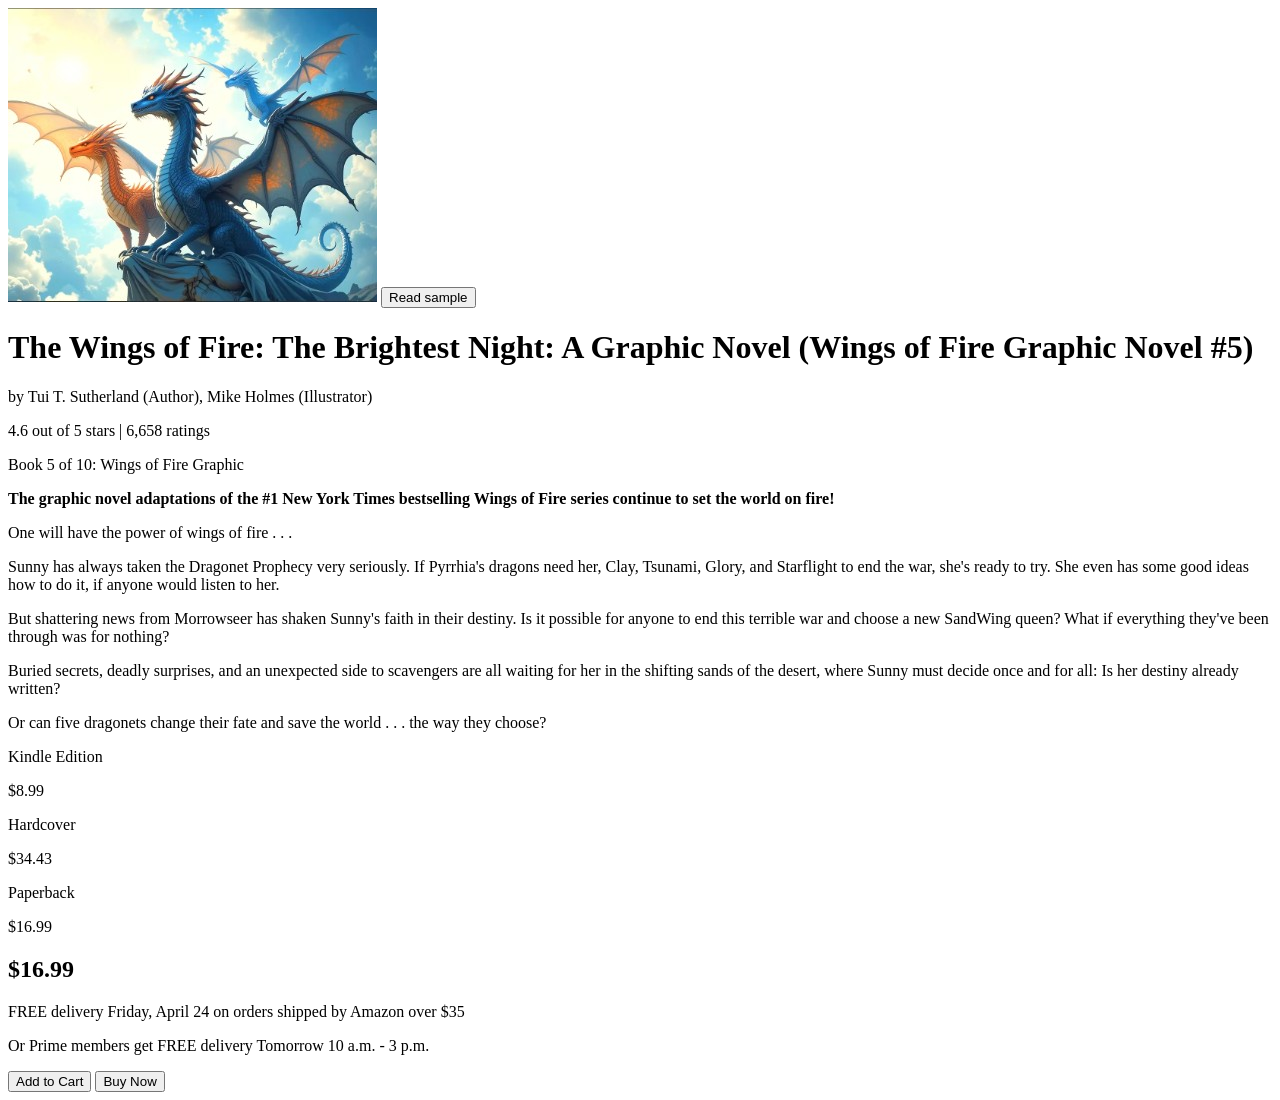
==== Fakeamazon/index.html @ 56d18b0d "Create index.html" ====
<!DOCTYPE html>
<html lang="en">
<head>
    <meta charset="UTF-8">
    <meta name="viewport" content="width=device-width, initial-scale=1.0">
    <title>Book Page</title>
    <link rel="stylesheet" href="style.css">
</head>
<body>

    <div class="page">

        <div class="left-column">
            <img src="book.jpg" alt="Wings of Fire Book Cover" class="book-image">
            <button class="sample-btn">Read sample</button>
        </div>

        <div class="middle-column">
            <h1>The Wings of Fire: The Brightest Night: A Graphic Novel (Wings of Fire Graphic Novel #5)</h1>

            <p class="author">by Tui T. Sutherland (Author), Mike Holmes (Illustrator)</p>

            <p class="rating">4.6 out of 5 stars | 6,658 ratings</p>

            <p class="series">Book 5 of 10: Wings of Fire Graphic</p>

            <div class="description-box">
                <p><strong>The graphic novel adaptations of the #1 New York Times bestselling Wings of Fire series continue to set the world on fire!</strong></p>

                <p>One will have the power of wings of fire . . .</p>

                <p>Sunny has always taken the Dragonet Prophecy very seriously. If Pyrrhia's dragons need her, Clay, Tsunami, Glory, and Starflight to end the war, she's ready to try. She even has some good ideas how to do it, if anyone would listen to her.</p>

                <p>But shattering news from Morrowseer has shaken Sunny's faith in their destiny. Is it possible for anyone to end this terrible war and choose a new SandWing queen? What if everything they've been through was for nothing?</p>

                <p>Buried secrets, deadly surprises, and an unexpected side to scavengers are all waiting for her in the shifting sands of the desert, where Sunny must decide once and for all: Is her destiny already written?</p>

                <p>Or can five dragonets change their fate and save the world . . . the way they choose?</p>
            </div>
        </div>

        <div class="right-column">
            <div class="format-row">
                <div class="format-box">
                    <p class="format-title">Kindle Edition</p>
                    <p class="format-price">$8.99</p>
                </div>

                <div class="format-box">
                    <p class="format-title">Hardcover</p>
                    <p class="format-price">$34.43</p>
                </div>
            </div>

            <div class="format-box selected">
                <p class="format-title">Paperback</p>
                <p class="format-price">$16.99</p>
            </div>

            <div class="buy-box">
                <h2>$16.99</h2>
                <p>FREE delivery Friday, April 24 on orders shipped by Amazon over $35</p>
                <p>Or Prime members get FREE delivery Tomorrow 10 a.m. - 3 p.m.</p>
                <button class="cart-btn">Add to Cart</button>
                <button class="buy-btn">Buy Now</button>
            </div>
        </div>

    </div>

</body>
</html>
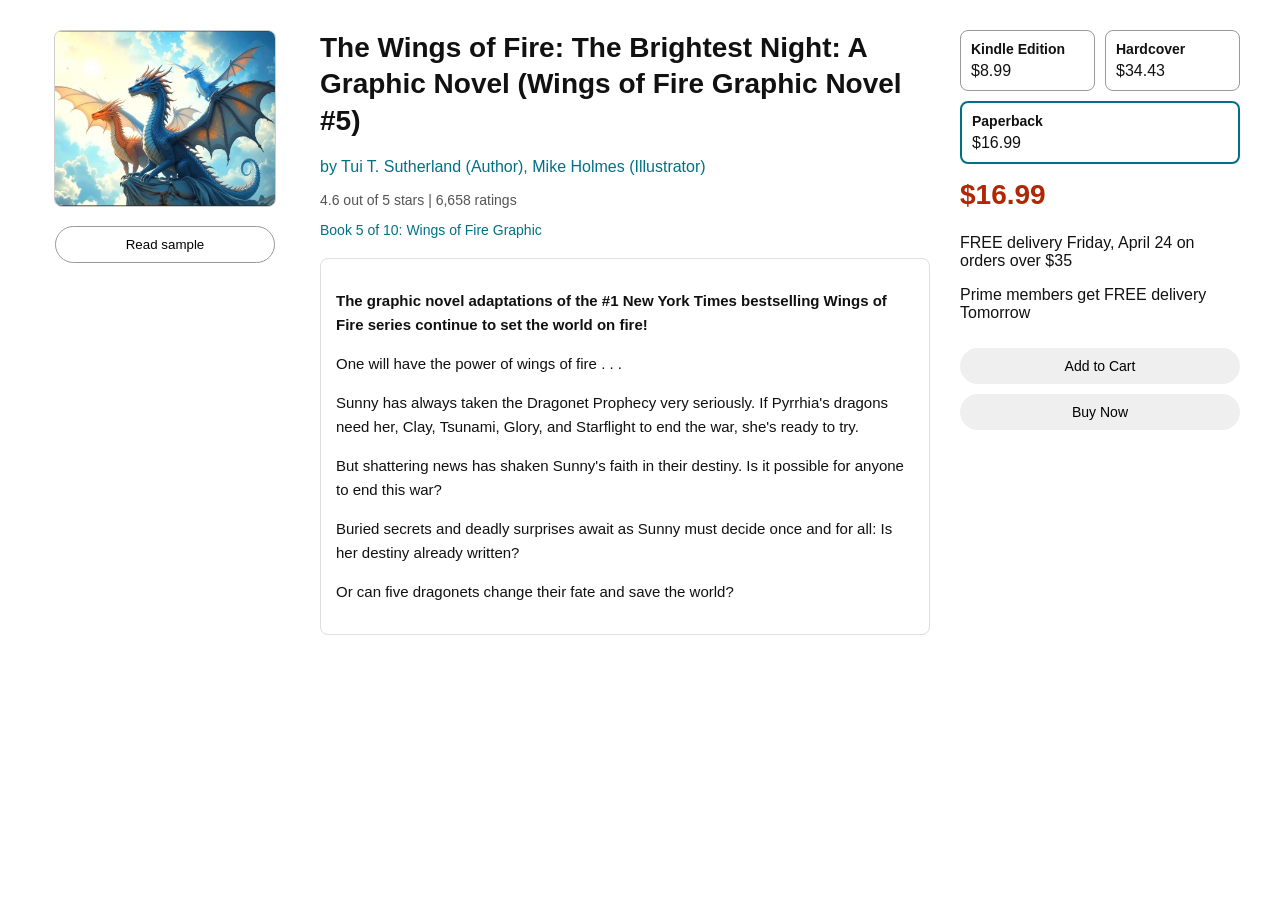
==== commit cf8ccf4f: "Update index.html" ====
--- a/Fakeamazon/index.html
+++ b/Fakeamazon/index.html
@@ -8,65 +8,75 @@
 </head>
 <body>
 
-    <div class="page">
+<div class="page">
 
-        <div class="left-column">
-            <img src="book.jpg" alt="Wings of Fire Book Cover" class="book-image">
-            <button class="sample-btn">Read sample</button>
+    <div class="left-column">
+
+        <div class="image-container">
+            <img src="book.jpg" alt="Book Cover" class="book-image">
         </div>
 
-        <div class="middle-column">
-            <h1>The Wings of Fire: The Brightest Night: A Graphic Novel (Wings of Fire Graphic Novel #5)</h1>
+        <button class="sample-btn">Read sample</button>
+    </div>
 
-            <p class="author">by Tui T. Sutherland (Author), Mike Holmes (Illustrator)</p>
+    <div class="middle-column">
+        <h1>The Wings of Fire: The Brightest Night: A Graphic Novel (Wings of Fire Graphic Novel #5)</h1>
 
-            <p class="rating">4.6 out of 5 stars | 6,658 ratings</p>
+        <p class="author">by Tui T. Sutherland (Author), Mike Holmes (Illustrator)</p>
 
-            <p class="series">Book 5 of 10: Wings of Fire Graphic</p>
+        <p class="rating">4.6 out of 5 stars | 6,658 ratings</p>
 
-            <div class="description-box">
-                <p><strong>The graphic novel adaptations of the #1 New York Times bestselling Wings of Fire series continue to set the world on fire!</strong></p>
+        <p class="series">Book 5 of 10: Wings of Fire Graphic</p>
 
-                <p>One will have the power of wings of fire . . .</p>
+        <div class="description-box">
+            <p><strong>The graphic novel adaptations of the #1 New York Times bestselling Wings of Fire series continue to set the world on fire!</strong></p>
 
-                <p>Sunny has always taken the Dragonet Prophecy very seriously. If Pyrrhia's dragons need her, Clay, Tsunami, Glory, and Starflight to end the war, she's ready to try. She even has some good ideas how to do it, if anyone would listen to her.</p>
+            <p>One will have the power of wings of fire . . .</p>
 
-                <p>But shattering news from Morrowseer has shaken Sunny's faith in their destiny. Is it possible for anyone to end this terrible war and choose a new SandWing queen? What if everything they've been through was for nothing?</p>
+            <p>Sunny has always taken the Dragonet Prophecy very seriously. If Pyrrhia's dragons need her, Clay, Tsunami, Glory, and Starflight to end the war, she's ready to try.</p>
 
-                <p>Buried secrets, deadly surprises, and an unexpected side to scavengers are all waiting for her in the shifting sands of the desert, where Sunny must decide once and for all: Is her destiny already written?</p>
+            <p>But shattering news has shaken Sunny's faith in their destiny. Is it possible for anyone to end this war?</p>
 
-                <p>Or can five dragonets change their fate and save the world . . . the way they choose?</p>
+            <p>Buried secrets and deadly surprises await as Sunny must decide once and for all: Is her destiny already written?</p>
+
+            <p>Or can five dragonets change their fate and save the world?</p>
+        </div>
+    </div>
+
+    <div class="right-column">
+
+        <div class="format-row">
+            <div class="format-box" onclick="selectFormat('kindle')">
+                <p class="format-title">Kindle Edition</p>
+                <p class="format-price" id="kindlePrice">$8.99</p>
+            </div>
+
+            <div class="format-box" onclick="selectFormat('hardcover')">
+                <p class="format-title">Hardcover</p>
+                <p class="format-price" id="hardcoverPrice">$34.43</p>
             </div>
         </div>
 
-        <div class="right-column">
-            <div class="format-row">
-                <div class="format-box">
-                    <p class="format-title">Kindle Edition</p>
-                    <p class="format-price">$8.99</p>
-                </div>
+        <div class="format-box selected" onclick="selectFormat('paperback')">
+            <p class="format-title">Paperback</p>
+            <p class="format-price" id="paperbackPrice">$16.99</p>
+        </div>
 
-                <div class="format-box">
-                    <p class="format-title">Hardcover</p>
-                    <p class="format-price">$34.43</p>
-                </div>
-            </div>
+        <div class="buy-box">
+            <h2 id="totalPrice">$16.99</h2>
 
-            <div class="format-box selected">
-                <p class="format-title">Paperback</p>
-                <p class="format-price">$16.99</p>
-            </div>
+            <p>FREE delivery Friday, April 24 on orders over $35</p>
+            <p>Prime members get FREE delivery Tomorrow</p>
 
-            <div class="buy-box">
-                <h2>$16.99</h2>
-                <p>FREE delivery Friday, April 24 on orders shipped by Amazon over $35</p>
-                <p>Or Prime members get FREE delivery Tomorrow 10 a.m. - 3 p.m.</p>
-                <button class="cart-btn">Add to Cart</button>
-                <button class="buy-btn">Buy Now</button>
-            </div>
+            <button class="cart-btn" onclick="buyBook()">Add to Cart</button>
+            <button class="buy-btn" onclick="buyBook()">Buy Now</button>
         </div>
 
     </div>
 
+</div>
+
+<script src="script.js"></script>
+
 </body>
 </html>
--- a/Fakeamazon/style.css
+++ b/Fakeamazon/style.css
@@ -0,0 +1,139 @@
+body {
+    margin: 0;
+    font-family: Arial, sans-serif;
+    background-color: white;
+    color: #111;
+}
+
+.page {
+    width: 1200px;
+    margin: 30px auto;
+    display: flex;
+    gap: 30px;
+    align-items: flex-start;
+}
+
+.left-column {
+    width: 250px;
+    text-align: center;
+}
+
+.book-image {
+    width: 100%;
+    max-width: 220px;
+    border: 1px solid #ccc;
+}
+
+.sample-btn {
+    margin-top: 15px;
+    width: 220px;
+    padding: 10px;
+    border: 1px solid #999;
+    background-color: white;
+    border-radius: 20px;
+    cursor: pointer;
+}
+
+.middle-column {
+    flex: 1;
+}
+
+.middle-column h1 {
+    font-size: 28px;
+    margin-top: 0;
+    line-height: 1.3;
+}
+
+.author {
+    color: #007185;
+    font-size: 16px;
+}
+
+.rating {
+    font-size: 14px;
+    color: #555;
+}
+
+.series {
+    font-size: 14px;
+    color: #007185;
+    margin-bottom: 20px;
+}
+
+.description-box {
+    border: 1px solid #ddd;
+    border-radius: 8px;
+    padding: 15px;
+    line-height: 1.6;
+    font-size: 15px;
+}
+
+.right-column {
+    width: 280px;
+}
+
+.format-row {
+    display: flex;
+    gap: 10px;
+    margin-bottom: 10px;
+}
+
+.format-box {
+    border: 1px solid #999;
+    padding: 10px;
+    border-radius: 8px;
+    background-color: white;
+    flex: 1;
+}
+
+.selected {
+    border: 2px solid #007185;
+    margin-bottom: 15px;
+}
+
+.format-title {
+    margin: 0;
+    font-size: 14px;
+    font-weight: bold;
+}
+
+.format-price {
+    margin: 5px 0 0 0;
+    font-size: 16px;
+}
+
+.buy-box h2 {
+    margin-top: 0;
+    color: #b12704;
+    font-size: 28px;
+}
+
+.buy-box h2 {
+    margin-top: 0;
+    color: #b12704;
+}
+
+.cart-btn,
+.buy-btn {
+    width: 100%;
+    padding: 10px;
+    margin-top: 10px;
+    border: none;
+    border-radius: 20px;
+    cursor: pointer;
+    font-size: 14px;
+}
+
+.cart-btn:hover {
+    background-color: #f7ca00;
+}
+
+.buy-btn:hover {
+    background-color: #fa8900;
+}
+.book-image {
+    width: 100%;
+    max-width: 220px;
+    border: 1px solid #ccc;
+    border-radius: 8px;
+}
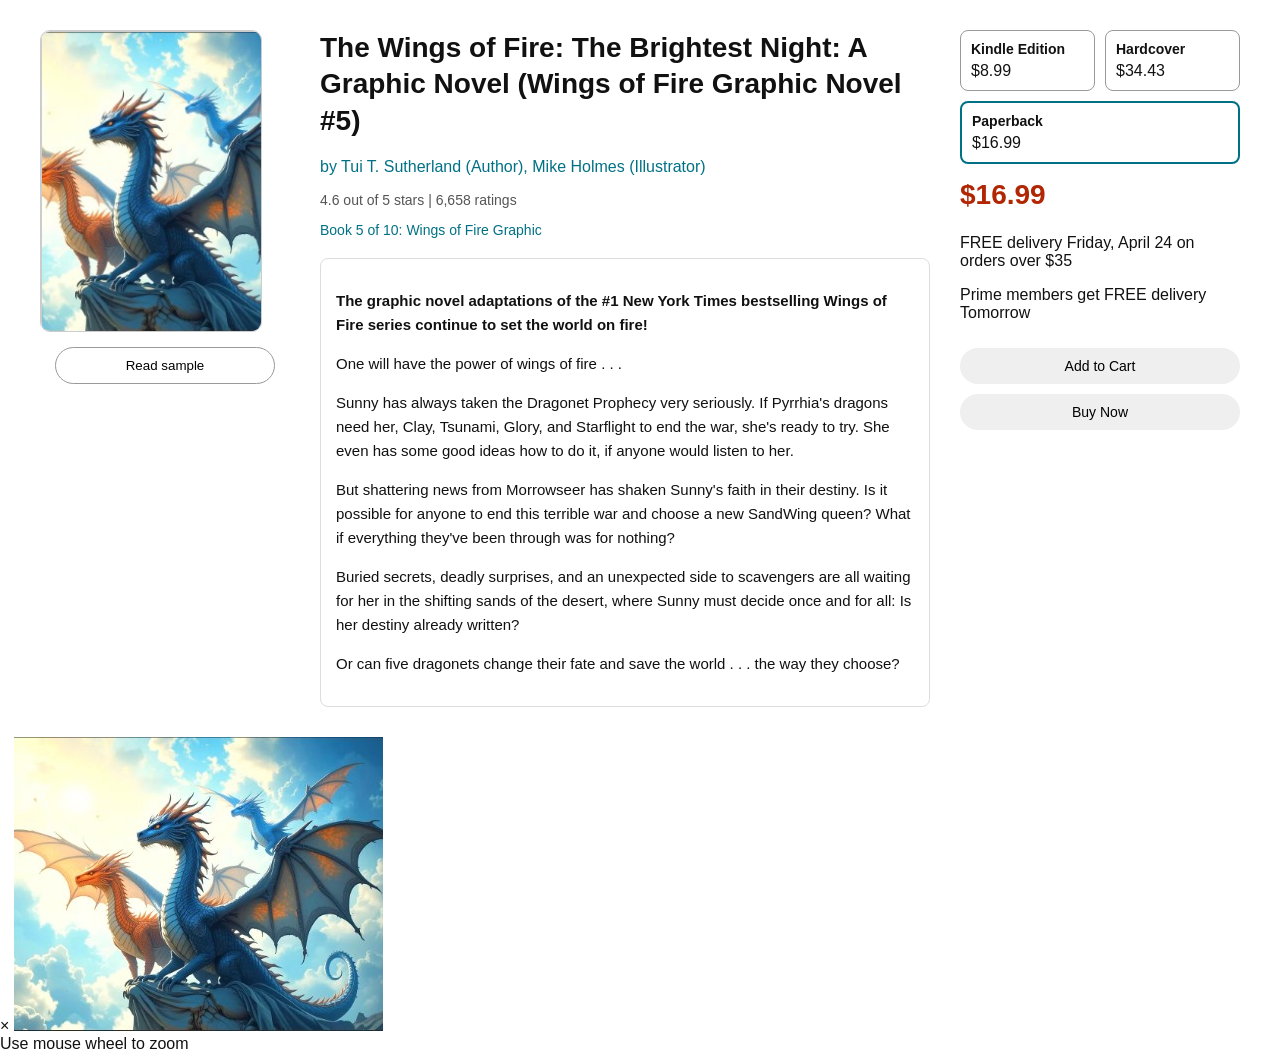
==== commit f02accd5: "Update index.html" ====
--- a/Fakeamazon/index.html
+++ b/Fakeamazon/index.html
@@ -8,75 +8,77 @@
 </head>
 <body>
 
-<div class="page">
+    <div class="page">
 
-    <div class="left-column">
-
-        <div class="image-container">
-            <img src="book.jpg" alt="Book Cover" class="book-image">
+        <div class="left-column">
+            <div class="image-container" id="mainImageContainer">
+                <img src="book.jpg" alt="Book Cover" class="book-image">
+            </div>
+            <button class="sample-btn">Read sample</button>
         </div>
 
-        <button class="sample-btn">Read sample</button>
-    </div>
+        <div class="middle-column">
+            <h1>The Wings of Fire: The Brightest Night: A Graphic Novel (Wings of Fire Graphic Novel #5)</h1>
 
-    <div class="middle-column">
-        <h1>The Wings of Fire: The Brightest Night: A Graphic Novel (Wings of Fire Graphic Novel #5)</h1>
+            <p class="author">by Tui T. Sutherland (Author), Mike Holmes (Illustrator)</p>
 
-        <p class="author">by Tui T. Sutherland (Author), Mike Holmes (Illustrator)</p>
+            <p class="rating">4.6 out of 5 stars | 6,658 ratings</p>
 
-        <p class="rating">4.6 out of 5 stars | 6,658 ratings</p>
+            <p class="series">Book 5 of 10: Wings of Fire Graphic</p>
 
-        <p class="series">Book 5 of 10: Wings of Fire Graphic</p>
+            <div class="description-box">
+                <p><strong>The graphic novel adaptations of the #1 New York Times bestselling Wings of Fire series continue to set the world on fire!</strong></p>
 
-        <div class="description-box">
-            <p><strong>The graphic novel adaptations of the #1 New York Times bestselling Wings of Fire series continue to set the world on fire!</strong></p>
+                <p>One will have the power of wings of fire . . .</p>
 
-            <p>One will have the power of wings of fire . . .</p>
+                <p>Sunny has always taken the Dragonet Prophecy very seriously. If Pyrrhia's dragons need her, Clay, Tsunami, Glory, and Starflight to end the war, she's ready to try. She even has some good ideas how to do it, if anyone would listen to her.</p>
 
-            <p>Sunny has always taken the Dragonet Prophecy very seriously. If Pyrrhia's dragons need her, Clay, Tsunami, Glory, and Starflight to end the war, she's ready to try.</p>
+                <p>But shattering news from Morrowseer has shaken Sunny's faith in their destiny. Is it possible for anyone to end this terrible war and choose a new SandWing queen? What if everything they've been through was for nothing?</p>
 
-            <p>But shattering news has shaken Sunny's faith in their destiny. Is it possible for anyone to end this war?</p>
+                <p>Buried secrets, deadly surprises, and an unexpected side to scavengers are all waiting for her in the shifting sands of the desert, where Sunny must decide once and for all: Is her destiny already written?</p>
 
-            <p>Buried secrets and deadly surprises await as Sunny must decide once and for all: Is her destiny already written?</p>
-
-            <p>Or can five dragonets change their fate and save the world?</p>
-        </div>
-    </div>
-
-    <div class="right-column">
-
-        <div class="format-row">
-            <div class="format-box" onclick="selectFormat('kindle')">
-                <p class="format-title">Kindle Edition</p>
-                <p class="format-price" id="kindlePrice">$8.99</p>
-            </div>
-
-            <div class="format-box" onclick="selectFormat('hardcover')">
-                <p class="format-title">Hardcover</p>
-                <p class="format-price" id="hardcoverPrice">$34.43</p>
+                <p>Or can five dragonets change their fate and save the world . . . the way they choose?</p>
             </div>
         </div>
 
-        <div class="format-box selected" onclick="selectFormat('paperback')">
-            <p class="format-title">Paperback</p>
-            <p class="format-price" id="paperbackPrice">$16.99</p>
-        </div>
+        <div class="right-column">
+            <div class="format-row">
+                <div class="format-box">
+                    <p class="format-title">Kindle Edition</p>
+                    <p class="format-price">$8.99</p>
+                </div>
 
-        <div class="buy-box">
-            <h2 id="totalPrice">$16.99</h2>
+                <div class="format-box">
+                    <p class="format-title">Hardcover</p>
+                    <p class="format-price">$34.43</p>
+                </div>
+            </div>
 
-            <p>FREE delivery Friday, April 24 on orders over $35</p>
-            <p>Prime members get FREE delivery Tomorrow</p>
+            <div class="format-box selected">
+                <p class="format-title">Paperback</p>
+                <p class="format-price">$16.99</p>
+            </div>
 
-            <button class="cart-btn" onclick="buyBook()">Add to Cart</button>
-            <button class="buy-btn" onclick="buyBook()">Buy Now</button>
+            <div class="buy-box">
+                <h2>$16.99</h2>
+                <p>FREE delivery Friday, April 24 on orders over $35</p>
+                <p>Prime members get FREE delivery Tomorrow</p>
+
+                <button class="cart-btn">Add to Cart</button>
+                <button class="buy-btn">Buy Now</button>
+            </div>
         </div>
 
     </div>
 
-</div>
+    <div class="zoom-modal" id="zoomModal">
+        <div class="zoom-content">
+            <span class="close-btn" id="closeZoom">&times;</span>
+            <img src="book.jpg" alt="Zoomed Book Cover" class="zoomed-image" id="zoomedImage">
+            <div class="zoom-help">Use mouse wheel to zoom</div>
+        </div>
+    </div>
 
-<script src="script.js"></script>
-
+    <script src="price.js"></script>
 </body>
 </html>
--- a/Fakeamazon/style.css
+++ b/Fakeamazon/style.css
@@ -136,4 +136,22 @@
     max-width: 220px;
     border: 1px solid #ccc;
     border-radius: 8px;
+}
+.image-container {
+    width: 220px;
+    height: 300px;
+    overflow: hidden;
+    border-radius: 10px;
+    border: 1px solid #ccc;
+}
+
+.book-image {
+    width: 100%;
+    height: 100%;
+    object-fit: cover;
+    transition: transform 0.4s ease;
+}
+
+.image-container:hover .book-image {
+    transform: scale(1.4);
 }
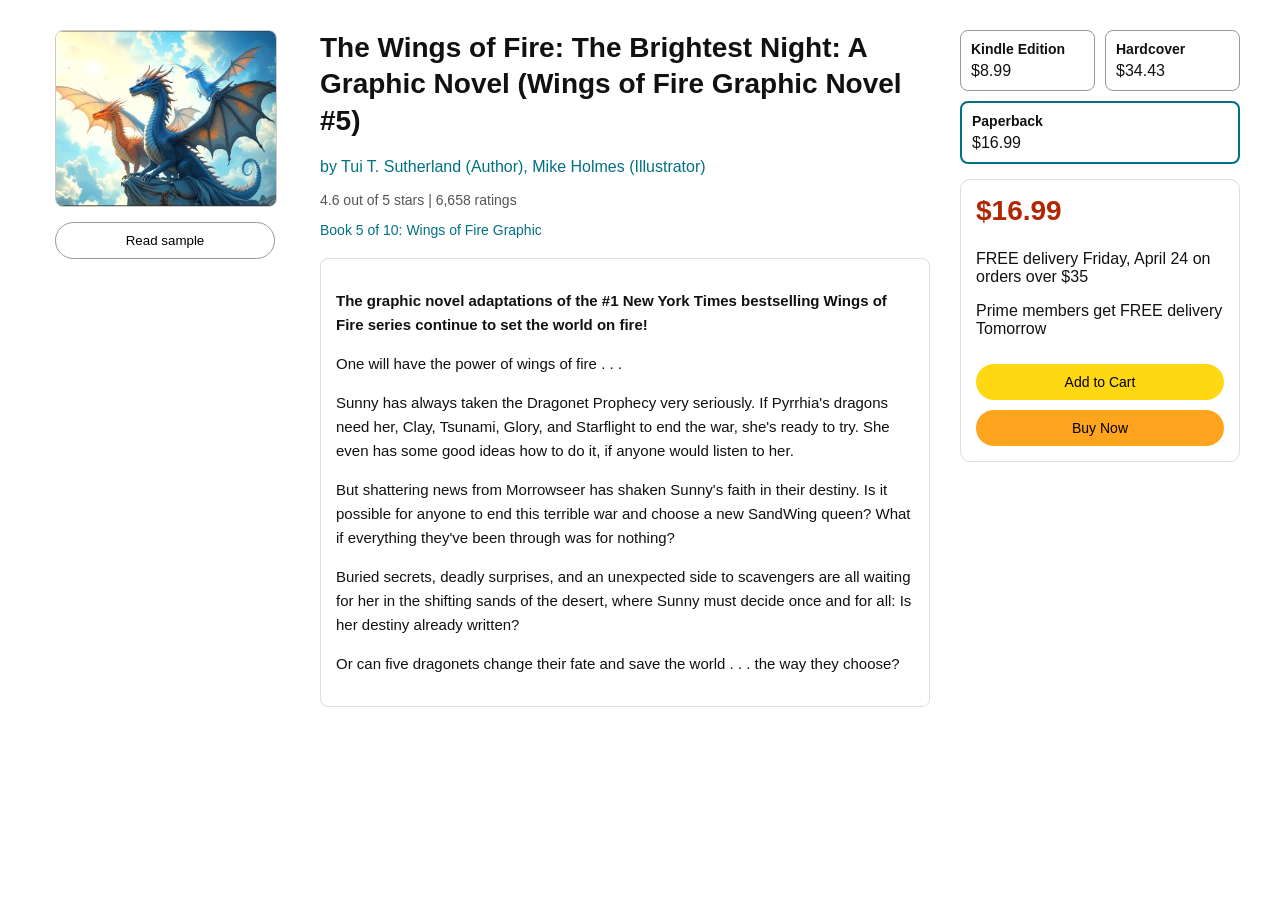
==== commit 776fc1a9: "Update index.html" ====
--- a/Fakeamazon/index.html
+++ b/Fakeamazon/index.html
@@ -64,18 +64,58 @@
                 <p>FREE delivery Friday, April 24 on orders over $35</p>
                 <p>Prime members get FREE delivery Tomorrow</p>
 
-                <button class="cart-btn">Add to Cart</button>
+                <button class="cart-btn" onclick="addToCart()">Add to Cart</button>
                 <button class="buy-btn">Buy Now</button>
             </div>
         </div>
 
     </div>
 
+    <!-- ZOOM POPUP -->
     <div class="zoom-modal" id="zoomModal">
         <div class="zoom-content">
             <span class="close-btn" id="closeZoom">&times;</span>
             <img src="book.jpg" alt="Zoomed Book Cover" class="zoomed-image" id="zoomedImage">
-            <div class="zoom-help">Use mouse wheel to zoom</div>
+
+            <div class="zoom-controls">
+                <button onclick="zoomIn()">Zoom In</button>
+                <button onclick="zoomOut()">Zoom Out</button>
+                <button onclick="resetZoom()">Reset</button>
+            </div>
+
+            <div class="zoom-help">Use mouse wheel OR buttons</div>
+        </div>
+    </div>
+
+    <!-- CART POPUP -->
+    <div class="zoom-modal" id="cartModal">
+        <div class="zoom-content cart-popup-content">
+            <span class="close-btn" id="closeCart">&times;</span>
+
+            <h2>Added to Cart</h2>
+
+            <div class="cart-popup-item">
+                <img src="book.jpg" alt="Book Cover" class="cart-popup-image">
+                <div class="cart-popup-text">
+                    <p><strong>Wings of Fire: The Brightest Night</strong></p>
+                    <p>Paperback</p>
+                    <p id="cartQuantity">Qty: 1</p>
+                </div>
+            </div>
+
+            <div class="cart-popup-details">
+                <p>Price per item: <span>$16.99</span></p>
+                <p>Quantity: <span id="cartQtyNumber">1</span></p>
+                <p>Subtotal: <span id="cartSubtotal">$16.99</span></p>
+                <p>GST (5%): <span id="cartGst">$0.85</span></p>
+                <p>HST (8%): <span id="cartHst">$1.36</span></p>
+                <p><strong>Total (incl. tax): <span id="cartFinalTotal">$19.20</span></strong></p>
+            </div>
+
+            <div class="cart-popup-buttons">
+                <button class="cart-btn">Proceed to Checkout</button>
+                <button class="sample-btn" onclick="closeCartPopup()">Continue Shopping</button>
+            </div>
         </div>
     </div>
 
--- a/Fakeamazon/style.css
+++ b/Fakeamazon/style.css
@@ -18,10 +18,17 @@
     text-align: center;
 }
 
+.image-container {
+    width: 220px;
+    margin: 0 auto;
+    cursor: pointer;
+}
+
 .book-image {
     width: 100%;
-    max-width: 220px;
     border: 1px solid #ccc;
+    border-radius: 8px;
+    display: block;
 }
 
 .sample-btn {
@@ -84,6 +91,7 @@
     border-radius: 8px;
     background-color: white;
     flex: 1;
+    cursor: pointer;
 }
 
 .selected {
@@ -100,17 +108,18 @@
 .format-price {
     margin: 5px 0 0 0;
     font-size: 16px;
+}
+
+.buy-box {
+    border: 1px solid #ddd;
+    padding: 15px;
+    border-radius: 10px;
 }
 
 .buy-box h2 {
     margin-top: 0;
     color: #b12704;
     font-size: 28px;
-}
-
-.buy-box h2 {
-    margin-top: 0;
-    color: #b12704;
 }
 
 .cart-btn,
@@ -124,34 +133,148 @@
     font-size: 14px;
 }
 
-.cart-btn:hover {
-    background-color: #f7ca00;
-}
-
-.buy-btn:hover {
-    background-color: #fa8900;
-}
-.book-image {
+.cart-btn {
+    background-color: #ffd814;
+}
+
+.buy-btn {
+    background-color: #ffa41c;
+}
+
+.zoom-modal {
+    display: none;
+    position: fixed;
+    inset: 0;
+    background: rgba(0, 0, 0, 0.88);
+    z-index: 9999;
+    justify-content: center;
+    align-items: center;
+}
+
+.zoom-modal.active {
+    display: flex;
+}
+
+.zoom-content {
+    position: relative;
+    width: 80vw;
+    height: 80vh;
+    background: #111;
+    border-radius: 12px;
+    overflow: hidden;
+    display: flex;
+    justify-content: center;
+    align-items: center;
+}
+
+.zoomed-image {
+    max-width: none;
+    width: 600px;
+    transform-origin: center center;
+    transition: transform 0.08s linear;
+    user-select: none;
+    -webkit-user-drag: none;
+}
+
+.close-btn {
+    position: absolute;
+    top: 12px;
+    right: 18px;
+    font-size: 38px;
+    color: white;
+    cursor: pointer;
+    z-index: 2;
+}
+
+.zoom-help {
+    position: absolute;
+    bottom: 15px;
+    left: 20px;
+    color: white;
+    font-size: 14px;
+    background: rgba(0, 0, 0, 0.35);
+    padding: 8px 12px;
+    border-radius: 8px;
+}
+.cart-box {
+    margin-top: 20px;
+    border: 1px solid #ddd;
+    padding: 15px;
+    border-radius: 10px;
+}
+
+.cart-box h3 {
+    margin-top: 0;
+}
+
+#cartItems {
+    font-size: 14px;
+    margin-bottom: 10px;
+}
+
+#cartTotal {
+    font-weight: bold;
+    color: #b12704;
+}
+.zoom-controls {
+    margin-top: 15px;
+    text-align: center;
+}
+
+.zoom-controls button {
+    padding: 8px 15px;
+    margin: 0 5px;
+    border: none;
+    border-radius: 6px;
+    cursor: pointer;
+}
+.cart-popup-content {
+    background: white;
+    width: 420px;
+    height: auto;
+    padding: 20px;
+    display: block;
+    color: #111;
+}
+
+.cart-popup-item {
+    display: flex;
+    gap: 15px;
+    margin: 20px 0;
+    align-items: flex-start;
+}
+
+.cart-popup-image {
+    width: 70px;
+    height: 100px;
+    object-fit: cover;
+    border: 1px solid #ccc;
+}
+
+.cart-popup-text p {
+    margin: 4px 0;
+}
+
+.cart-popup-details {
+    margin-top: 20px;
+    border-top: 1px solid #ddd;
+    padding-top: 15px;
+}
+
+.cart-popup-details p {
+    display: flex;
+    justify-content: space-between;
+    margin: 8px 0;
+}
+
+.cart-popup-buttons {
+    margin-top: 20px;
+    display: flex;
+    flex-direction: column;
+    gap: 10px;
+}
+
+.cart-popup-buttons .sample-btn,
+.cart-popup-buttons .cart-btn {
     width: 100%;
-    max-width: 220px;
-    border: 1px solid #ccc;
-    border-radius: 8px;
-}
-.image-container {
-    width: 220px;
-    height: 300px;
-    overflow: hidden;
-    border-radius: 10px;
-    border: 1px solid #ccc;
-}
-
-.book-image {
-    width: 100%;
-    height: 100%;
-    object-fit: cover;
-    transition: transform 0.4s ease;
-}
-
-.image-container:hover .book-image {
-    transform: scale(1.4);
 }
